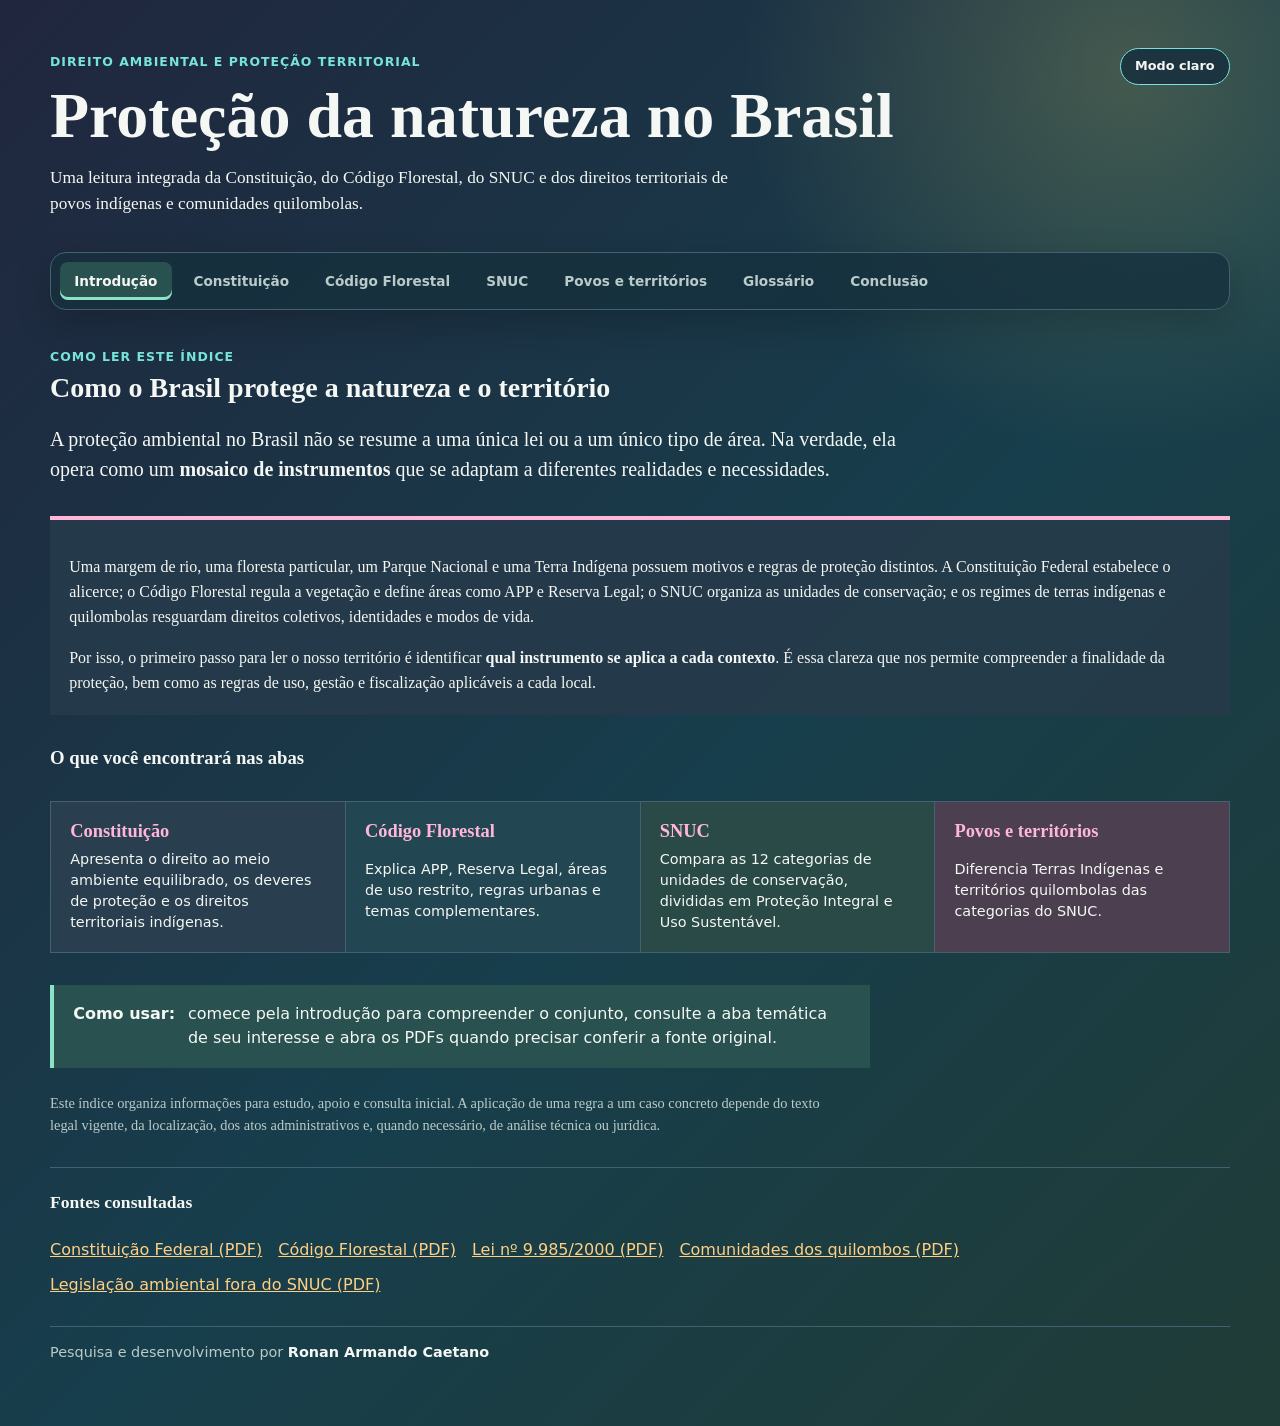
==== web_interacion/index_snuc_categorias.html @ bb00a6b7 "Inicializa índice interativo de proteção ambiental" ====
<!DOCTYPE html>
<html lang="pt-BR">
<head>
  <meta charset="UTF-8">
  <title>Proteção da natureza no Brasil</title>
  <link rel="stylesheet" href="snuc_categorias.css">
</head>
<body>
  <header class="cabecalho">
    <div class="cabecalho-topo">
      <p class="eyebrow">Direito ambiental e proteção territorial</p>
      <button id="alternar-tema" class="alternar-tema" type="button" aria-pressed="false">Modo claro</button>
    </div>
    <h1>Proteção da natureza no Brasil</h1>
    <p class="intro">Uma leitura integrada da Constituição, do Código Florestal, do SNUC e dos direitos territoriais de povos indígenas e comunidades quilombolas.</p>
  </header>

  <nav class="abas" aria-label="Seções da pesquisa" role="tablist">
    <button class="aba ativa" id="tab-introducao" data-aba="introducao" role="tab" aria-selected="true" aria-controls="introducao">Introdução</button>
    <button class="aba" id="tab-constituicao" data-aba="constituicao" role="tab" aria-selected="false" aria-controls="constituicao">Constituição</button>
    <button class="aba" id="tab-florestal" data-aba="florestal" role="tab" aria-selected="false" aria-controls="florestal">Código Florestal</button>
    <button class="aba" id="tab-snuc" data-aba="snuc" role="tab" aria-selected="false" aria-controls="snuc">SNUC</button>
    <button class="aba" id="tab-territorios" data-aba="territorios" role="tab" aria-selected="false" aria-controls="territorios">Povos e territórios</button>
    <button class="aba" id="tab-glossario" data-aba="glossario" role="tab" aria-selected="false" aria-controls="glossario">Glossário</button>
    <button class="aba" id="tab-conclusao" data-aba="conclusao" role="tab" aria-selected="false" aria-controls="conclusao">Conclusão</button>
  </nav>

  <main>
    <section class="painel-aba ativa" id="introducao" data-painel="introducao" role="tabpanel" aria-labelledby="tab-introducao" tabindex="0">
      <p class="eyebrow">Como ler este índice</p>
      <h2>Como o Brasil protege a natureza e o território</h2>
      <p class="introducao-destaque">A proteção ambiental no Brasil não se resume a uma única lei ou a um único tipo de área. Na verdade, ela opera como um <strong>mosaico de instrumentos</strong> que se adaptam a diferentes realidades e necessidades.</p>
      <div class="introducao-blocos">
        <article>
          <p>Uma margem de rio, uma floresta particular, um Parque Nacional e uma Terra Indígena possuem motivos e regras de proteção distintos. A Constituição Federal estabelece o alicerce; o Código Florestal regula a vegetação e define áreas como APP e Reserva Legal; o SNUC organiza as unidades de conservação; e os regimes de terras indígenas e quilombolas resguardam direitos coletivos, identidades e modos de vida.</p>
          <p>Por isso, o primeiro passo para ler o nosso território é identificar <strong>qual instrumento se aplica a cada contexto</strong>. É essa clareza que nos permite compreender a finalidade da proteção, bem como as regras de uso, gestão e fiscalização aplicáveis a cada local.</p>
        </article>
      </div>
      <h3 class="subtitulo-introducao">O que você encontrará nas abas</h3>
      <div class="destaques-grid">
        <article><strong>Constituição</strong><span>Apresenta o direito ao meio ambiente equilibrado, os deveres de proteção e os direitos territoriais indígenas.</span></article>
        <article><strong>Código Florestal</strong><span>Explica APP, Reserva Legal, áreas de uso restrito, regras urbanas e temas complementares.</span></article>
        <article><strong>SNUC</strong><span>Compara as 12 categorias de unidades de conservação, divididas em Proteção Integral e Uso Sustentável.</span></article>
        <article><strong>Povos e territórios</strong><span>Diferencia Terras Indígenas e territórios quilombolas das categorias do SNUC.</span></article>
      </div>
      <div class="orientacao-introducao"><strong>Como usar:</strong><span>comece pela introdução para compreender o conjunto, consulte a aba temática de seu interesse e abra os PDFs quando precisar conferir a fonte original.</span></div>
      <p class="nota-introducao">Este índice organiza informações para estudo, apoio e consulta inicial. A aplicação de uma regra a um caso concreto depende do texto legal vigente, da localização, dos atos administrativos e, quando necessário, de análise técnica ou jurídica.</p>
    </section>

    <section class="painel-aba" id="constituicao" data-painel="constituicao" role="tabpanel" aria-labelledby="tab-constituicao" tabindex="0">
      <p class="eyebrow">Base constitucional</p>
      <h2>Constituição Federal</h2>
      <div class="texto-colunas">
        <article><h3>Art. 225: direito ao meio ambiente</h3><p>Todos têm direito ao meio ambiente ecologicamente equilibrado. O dever de defendê-lo e preservá-lo é do Poder Público e da coletividade, para as presentes e futuras gerações.</p><p>A Constituição também determina a definição de espaços territoriais especialmente protegidos e exige estudo prévio de impacto ambiental para atividades potencialmente causadoras de significativa degradação.</p></article>
        <article><h3>Competência compartilhada</h3><p>União, Estados, Distrito Federal e Municípios têm competência comum para proteger o meio ambiente, combater a poluição e preservar florestas, fauna e flora.</p><p>Esta base constitucional sustenta leis e políticas como o Código Florestal e o SNUC, mas não transforma todos os instrumentos ambientais em unidades de conservação.</p></article>
      </div>
    </section>

    <section class="painel-aba" id="florestal" data-painel="florestal" role="tabpanel" aria-labelledby="tab-florestal" tabindex="0">
      <p class="eyebrow">Lei nº 12.651/2012</p>
      <h2>Código Florestal</h2>
      <p>O Código Florestal protege a vegetação nativa e estabelece instrumentos que incidem principalmente sobre imóveis rurais. APP e Reserva Legal não são categorias do SNUC.</p>
      <div id="filtros-florestal" class="filtros-container">
        <button onclick="filtrarFlorestal('Todos')">Todos os instrumentos</button>
        <label class="busca"><span>Buscar instrumento</span><input id="busca-florestal" type="search" placeholder="Ex.: reserva, urbana..." autocomplete="off"></label>
      </div>
      <p id="resultado-florestal" class="resultado-filtro" aria-live="polite"></p>
      <div id="dashboard-florestal" class="dashboard-grid"></div>
      <section class="temas-florestais" aria-labelledby="temas-florestais-titulo">
        <p class="eyebrow">Aprofundamento</p>
        <h3 id="temas-florestais-titulo">Temas complementares do Código Florestal</h3>
        <div id="lista-temas-florestais" class="temas-grid"></div>
      </section>
    </section>

    <section class="painel-aba" id="snuc" data-painel="snuc" role="tabpanel" aria-labelledby="tab-snuc" tabindex="0">
      <p class="eyebrow">Lei nº 9.985/2000</p>
      <h2>Sistema Nacional de Unidades de Conservação</h2>
      <p>O SNUC reúne 12 categorias em dois grupos. Use os filtros para comparar objetivos, usos, domínio, visitação e governança.</p>
      <section class="resumo" aria-label="Resumo do SNUC">
        <div><strong id="total-categorias">12</strong><span>categorias no SNUC</span></div>
        <div><strong id="total-protecao">5</strong><span>de proteção integral</span></div>
        <div><strong id="total-uso">7</strong><span>de uso sustentável</span></div>
      </section>
      <div id="filtros-snuc" class="filtros-container">
        <button onclick="filtrarCategorias('Todos')">Todas as Categorias</button>
        <button onclick="filtrarCategorias('Proteção Integral')">Proteção Integral</button>
        <button onclick="filtrarCategorias('Uso Sustentável')">Uso Sustentável</button>
        <label class="busca"><span>Buscar categoria</span><input id="busca-categoria" type="search" placeholder="Ex.: parque, fauna..." autocomplete="off"></label>
      </div>
      <p id="resultado-filtro" class="resultado-filtro" aria-live="polite"></p>
      <div id="dashboard-snuc" class="dashboard-grid"></div>
    </section>

    <section class="painel-aba" id="territorios" data-painel="territorios" role="tabpanel" aria-labelledby="tab-territorios" tabindex="0">
      <p class="eyebrow">Direitos coletivos e proteção territorial</p>
      <h2>Povos indígenas e comunidades quilombolas</h2>
      <div class="texto-colunas">
        <article><h3>Terras Indígenas</h3><p>O art. 231 da Constituição reconhece a organização social, os costumes, as línguas, as crenças e as tradições indígenas, além dos direitos originários sobre as terras tradicionalmente ocupadas.</p><p>Essas terras são destinadas à posse permanente indígena, com usufruto exclusivo das riquezas do solo, dos rios e dos lagos. Não são categorias do SNUC.</p></article>
        <article><h3>Territórios quilombolas</h3><p>O reconhecimento e a titulação dos territórios quilombolas seguem regime próprio, com participação de órgãos como INCRA e Fundação Cultural Palmares.</p><p>O material também registra a possibilidade de sobreposição com unidades de conservação e terras indígenas, exigindo medidas de conciliação e sustentabilidade. Não são categorias do SNUC.</p></article>
      </div>
    </section>

    <section class="painel-aba" id="conclusao" data-painel="conclusao" role="tabpanel" aria-labelledby="tab-conclusao" tabindex="0">
      <p class="eyebrow">Síntese</p>
      <h2>Como as peças se relacionam</h2>
      <p>O ordenamento territorial brasileiro atua como um quebra-cabeça. As peças se complementam, mas cumprem funções distintas e <strong>não devem ser confundidas</strong>:</p>
      <div class="conclusao-grid">
        <article><strong>A Constituição</strong><span>Fornece a base geral e os deveres fundamentais.</span></article>
        <article><strong>O Código Florestal</strong><span>Regula o uso e a proteção da vegetação, focando no espaço privado, como imóveis rurais e urbanos.</span></article>
        <article><strong>O SNUC</strong><span>Sistematiza as unidades de conservação criadas pelo Poder Público.</span></article>
        <article><strong>Os Regimes Tradicionais</strong><span>Asseguram o direito à terra, à identidade e aos modos de vida de indígenas e quilombolas.</span></article>
      </div>
      <div class="conclusao"><strong>Conclusão:</strong><span>nosso índice entrega uma fotografia ampla e integrada para fins educacionais e de pesquisa preliminar. Para ações concretas em qualquer território, o próximo passo exige a consulta detalhada de atos de criação, mapas, planos de manejo, normativas locais e pareceres dos órgãos de gestão.</span></div>
    </section>

    <section class="painel-aba" id="glossario" data-painel="glossario" role="tabpanel" aria-labelledby="tab-glossario" tabindex="0">
      <p class="eyebrow">Consulta rápida</p>
      <h2>Glossário de proteção ambiental e territorial</h2>
      <p>Pesquise uma expressão para encontrar sua definição e o contexto jurídico em que ela aparece.</p>
      <div class="filtros-glossario">
        <label class="busca busca-glossario"><span>Buscar termo</span><input id="busca-glossario" type="search" placeholder="Ex.: APP, manejo, território..." autocomplete="off"></label>
        <label class="busca"><span>Filtrar por área</span><select id="filtro-glossario">
          <option value="Todos">Todas as áreas</option>
          <option value="Direito ambiental">Direito ambiental</option>
          <option value="SNUC">SNUC</option>
          <option value="Ecologia marinha">Ecologia marinha</option>
          <option value="Pesquisa e campo">Pesquisa e campo</option>
        </select></label>
      </div>
      <p id="resultado-glossario" class="resultado-filtro" aria-live="polite"></p>
      <div id="lista-glossario" class="glossario-grid"></div>
    </section>
  </main>

  <footer class="fontes">
    <h2>Fontes consultadas</h2>
    <a href="../Constituicao-Compilado.pdf" target="_blank" rel="noopener">Constituição Federal (PDF)</a>
    <a href="../Codigo_florestal/Codigo_florestal_2ed.pdf" target="_blank" rel="noopener">Código Florestal (PDF)</a>
    <a href="../Snuc/Snuc_lei.pdf" target="_blank" rel="noopener">Lei nº 9.985/2000 (PDF)</a>
    <a href="../comunidades_tradicionais/comunidades%20dos%20quilombos.pdf" target="_blank" rel="noopener">Comunidades dos quilombos (PDF)</a>
    <a href="../Snuc/Environmental_legislation_and_protected_areas_outside_SNUC_LeapSpace.pdf" target="_blank" rel="noopener">Legislação ambiental fora do SNUC (PDF)</a>
    <p class="autor" aria-label="Autoria do projeto">Pesquisa e desenvolvimento por <strong>Ronan Armando Caetano</strong></p>
  </footer>

  <script src="snuc_categorias.js"></script>
</body>
</html>
---- web_interacion/snuc_categorias.css ----
:root {
  --ink: #f4f7f3;
  --muted: #b9cbc8;
  --canvas: #20263d;
  --paper: #263b4a;
  --line: #446071;
  --sage: #28514f;
  --accent: #ffb6d9;
  --accent-dark: #182f3c;
  --green: #8be3c7;
  --bg-start: #20263d;
  --bg-mid: #173e4c;
  --bg-end: #203c36;
}

* { box-sizing: border-box; }

body {
  font-family: Georgia, 'Times New Roman', serif;
  max-width: none;
  margin: 0 auto;
  padding: 2rem;
  background: radial-gradient(circle at 88% 5%, rgba(242,219,102,.2), transparent 24rem), linear-gradient(135deg, var(--bg-start) 0%, var(--bg-mid) 55%, var(--bg-end) 100%);
  color: var(--ink);
}

.cabecalho { max-width: 1180px; margin: 1rem auto 2rem; }
.cabecalho-topo { display: flex; align-items: center; justify-content: space-between; gap: 1rem; }
.alternar-tema { padding: .65rem .9rem; border: 1px solid #76e4db; border-radius: 999px; background: rgba(23,47,61,.86); color: #f4f7f3; font: 700 .8rem/1.1 system-ui, sans-serif; cursor: pointer; }
.alternar-tema:hover { background: #28514f; }
.eyebrow { margin: 0 0 .45rem; color: #76e4db; font: 700 .78rem/1.2 system-ui, sans-serif; letter-spacing: .08em; text-transform: uppercase; }
h1 { margin: 0; font-size: clamp(2.1rem, 5vw, 4.2rem); line-height: .98; }
h2 { margin: 0 0 .7rem; font-size: 1.75rem; }
.intro, .section-heading p { max-width: 680px; font-size: 1.08rem; line-height: 1.5; }

.abas { max-width: 1180px; margin: 2.2rem auto 0; display: flex; flex-wrap: wrap; gap: .45rem; padding: .55rem; border: 1px solid var(--line); border-radius: 16px; background: rgba(21,48,61,.78); box-shadow: 0 14px 36px rgba(0,0,0,.18); }
.aba { padding: .7rem .9rem; border: 0; border-radius: 8px; background: transparent; color: var(--muted); font: 700 .85rem/1.2 system-ui, sans-serif; cursor: pointer; }
.aba:hover, .aba.ativa { background: var(--sage); color: var(--ink); }
.aba.ativa { box-shadow: inset 0 -3px 0 var(--green); }
.aba:focus-visible, button:focus-visible, input:focus-visible, summary:focus-visible, a:focus-visible { outline: 3px solid #f2db66; outline-offset: 3px; }
.painel-aba { display: none; max-width: 1180px; margin: 0 auto; padding: 2.5rem 0 1rem; }
.painel-aba.ativa { display: block; animation: aparecer .25s ease-out; }
@keyframes aparecer { from { opacity: 0; transform: translateY(5px); } to { opacity: 1; transform: translateY(0); } }
.painel-aba > p:not(.eyebrow) { max-width: 780px; font-size: 1.05rem; line-height: 1.55; }
.introducao-destaque { max-width: 850px !important; font-size: 1.25rem !important; line-height: 1.5 !important; }
.introducao-blocos { display: grid; grid-template-columns: repeat(auto-fit, minmax(280px, 1fr)); gap: 1rem; margin: 2rem 0; }
.introducao-blocos article { padding: 1.2rem; background: rgba(38,59,74,.88); border-top: 4px solid var(--accent); }
.introducao-blocos article:nth-child(2) { border-top-color: #8be3c7; background: #244452; }
.introducao-blocos h3 { margin-top: 0; }
.introducao-blocos p { margin-bottom: 0; line-height: 1.55; }
.subtitulo-introducao { margin: 2rem 0 .8rem; }
.destaques-grid { display: grid; grid-template-columns: repeat(auto-fit, minmax(210px, 1fr)); gap: 1px; margin-top: 2rem; background: var(--line); border: 1px solid var(--line); }
.destaques-grid article { display: grid; gap: .45rem; min-height: 110px; padding: 1.2rem; background: rgba(38,59,74,.88); }
.destaques-grid strong { color: #ffb6d9; font-size: 1.15rem; }
.destaques-grid article:nth-child(2) { background: #234653; }
.destaques-grid article:nth-child(3) { background: #294a46; }
.destaques-grid article:nth-child(4) { background: #4c4050; }
.destaques-grid span { font: .9rem/1.45 system-ui, sans-serif; }
.texto-colunas { display: grid; grid-template-columns: repeat(auto-fit, minmax(280px, 1fr)); gap: 2rem; }
.texto-colunas article { max-width: 560px; }
.texto-colunas h3 { margin-bottom: .45rem; }
.texto-colunas p { line-height: 1.55; }
.conclusao { display: flex; gap: .8rem; max-width: 820px; margin-top: 2rem; padding: 1.2rem; background: var(--sage); border-left: 4px solid var(--green); font-size: 1.05rem; line-height: 1.5; }
.conclusao strong { white-space: nowrap; }
.conclusao-grid { display: grid; grid-template-columns: repeat(auto-fit, minmax(220px, 1fr)); gap: 1rem; margin-top: 2rem; }
.conclusao-grid article { display: grid; gap: .5rem; padding: 1.1rem; background: rgba(38,59,74,.88); border-top: 4px solid var(--green); }
.conclusao-grid strong { color: var(--green); }
.conclusao-grid span { font: .92rem/1.45 system-ui, sans-serif; }
.conclusao-grid article:nth-child(2) { background: #4c4050; border-top-color: #ffb6d9; }
.conclusao-grid article:nth-child(3) { background: #4b4635; border-top-color: #f2db66; }
.busca-glossario { max-width: 420px; margin: 1.5rem 0 .5rem; }
.filtros-glossario { display: flex; flex-wrap: wrap; align-items: end; gap: 1rem; }
.filtros-glossario .busca { margin-left: 0; }
.filtros-glossario select { padding: .65rem .8rem; border: 1px solid #7aa69d; border-radius: 8px; background: #172f3d; color: var(--ink); font: .9rem/1.2 system-ui, sans-serif; }
.glossario-grid { display: grid; grid-template-columns: repeat(auto-fit, minmax(280px, 1fr)); gap: 1rem; }
.termo-glossario { padding: 1.1rem; background: rgba(38,59,74,.88); border-left: 4px solid var(--accent); }
.termo-glossario h3 { margin: 0 0 .5rem; font-size: 1.1rem; }
.termo-glossario p { margin: 0 0 .8rem; font: .92rem/1.5 system-ui, sans-serif; }
.termo-glossario span { color: var(--muted); font: .8rem/1.35 system-ui, sans-serif; }
.termo-glossario .badge-glossario { background: #f2db66; color: #3f3520; margin-bottom: .7rem; }
.glossario-grid .termo-glossario:nth-child(5n + 1) { background: #4c4050; border-left-color: #ffb6d9; }
.glossario-grid .termo-glossario:nth-child(5n + 2) { background: #234653; border-left-color: #8be3c7; }
.glossario-grid .termo-glossario:nth-child(5n + 3) { background: #294a46; border-left-color: #9be4c5; }
.glossario-grid .termo-glossario:nth-child(5n + 4) { background: #4b4635; border-left-color: #f2db66; }
.glossario-grid .termo-glossario:nth-child(5n + 5) { background: #3e3a58; border-left-color: #d5b5f2; }
.orientacao-introducao { display: flex; gap: .8rem; max-width: 820px; margin-top: 2rem; padding: 1.1rem 1.2rem; background: var(--sage); border-left: 4px solid var(--green); font: 1rem/1.5 system-ui, sans-serif; }
.orientacao-introducao strong { white-space: nowrap; }
.nota-introducao { margin-top: 1.5rem; color: var(--muted); font-size: .9rem !important; }

.resumo { display: flex; flex-wrap: wrap; gap: 1px; margin: 2rem 0; background: var(--line); border: 1px solid var(--line); }
.resumo div { flex: 1 1 180px; padding: 1rem 1.2rem; background: var(--paper); }
.resumo strong, .resumo span { display: block; }
.resumo strong { font-size: 2rem; color: #f2db66; }
.resumo span, .resultado-filtro, .busca span, .metadados { font-family: system-ui, sans-serif; }

.filtros-container {
  display: flex;
  align-items: end;
  flex-wrap: wrap;
  gap: 1rem;
  margin-bottom: 2rem;
}

.filtros-container button {
  padding: 0.6rem 1.2rem;
  border: 1px solid var(--accent-dark);
  border-radius: 3px;
  background: var(--green);
  color: #163b3b;
  cursor: pointer;
  transition: .2s;
}
.filtros-container button:hover { background: var(--accent); }
.busca { display: grid; gap: .35rem; min-width: 220px; margin-left: auto; }
.busca span { font-size: .78rem; font-weight: 700; }
.busca input { padding: .65rem .8rem; border: 1px solid #7aa69d; border-radius: 8px; background: #172f3d; color: var(--ink); }
.resultado-filtro { min-height: 1.3rem; color: var(--muted); font-size: .88rem; }

.dashboard-grid {
  display: grid;
  grid-template-columns: repeat(auto-fit, minmax(300px, 1fr));
  gap: 1.5rem;
}

.card {
  background: var(--paper);
  border-radius: 8px;
  padding: 1.2rem;
  box-shadow: 0 16px 30px rgba(0,0,0,.18);
  border-top: 6px solid #999;
  transition: transform .2s ease, box-shadow .2s ease;
}
.card:hover { transform: translateY(-4px); box-shadow: 0 20px 36px rgba(0,0,0,.28); }
.card-protecao { border-top-color: var(--green); }
.card-uso      { border-top-color: #ffb6a3; }
.card-florestal { border-top-color: var(--green); }

#dashboard-snuc .card:nth-child(4n + 2) { background: #234653; border-top-color: #8be3c7; }
#dashboard-snuc .card:nth-child(4n + 3) { background: #4c4050; border-top-color: #ffb6d9; }
#dashboard-snuc .card:nth-child(4n + 4) { background: #3e3a58; border-top-color: #d5b5f2; }
#dashboard-florestal .card:nth-child(5n + 2) { background: #294a46; border-top-color: #9be4c5; }
#dashboard-florestal .card:nth-child(5n + 3) { background: #4b4635; border-top-color: #f2db66; }
#dashboard-florestal .card:nth-child(5n + 4) { background: #4c4050; border-top-color: #ffb6d9; }
#dashboard-florestal .card:nth-child(5n + 5) { background: #3e3a58; border-top-color: #d5b5f2; }

.badge {
  display: inline-block;
  font-size: .75rem;
  padding: .2rem .6rem;
  border-radius: 999px;
  color: #fff;
  margin-bottom: .8rem;
}
.badge.card-protecao { background: var(--green); color: #163b3b; }
.badge.card-uso      { background: #ffb6a3; color: #4d2730; }
.badge-florestal { background: var(--green); }

.card h3 { margin: 0 0 .4rem; }

.card-conteudo p {
  font-size: .9rem;
  line-height: 1.4;
  margin: .6rem 0;
}

.metadados { display: grid; gap: .55rem; margin: 1rem 0 0; padding-top: .9rem; border-top: 1px solid var(--line); font-size: .82rem; }
.metadados div { display: grid; grid-template-columns: 6.2rem 1fr; gap: .5rem; }
.metadados dt { color: var(--muted); font-weight: 700; }
.metadados dd { margin: 0; }

.fora-snuc { margin-top: 4rem; padding: 2rem 0; border-top: 1px solid #b8b5aa; }
.instrumentos-grid { display: grid; grid-template-columns: repeat(auto-fit, minmax(210px, 1fr)); gap: 1rem; }
.instrumentos-grid article { padding: 1.1rem; background: var(--sage); border-left: 4px solid var(--green); }
.instrumentos-grid h3 { margin: 0 0 .4rem; font-size: 1.05rem; }
.instrumentos-grid p { margin: 0; font: .9rem/1.45 system-ui, sans-serif; }
.temas-florestais { margin-top: 3rem; padding-top: 2rem; border-top: 1px solid #b8b5aa; }
.temas-florestais > h3 { margin-top: 0; font-size: 1.45rem; }
.temas-grid { display: grid; grid-template-columns: repeat(auto-fit, minmax(280px, 1fr)); gap: .8rem; }
.tema-florestal { padding: .9rem 1rem; background: var(--sage); border-left: 4px solid var(--green); }
.tema-florestal:nth-child(3n + 2) { background: #4c4050; border-left-color: #ffb6d9; }
.tema-florestal:nth-child(3n + 3) { background: #4b4635; border-left-color: #f2db66; }
.tema-florestal summary { cursor: pointer; font-weight: 700; }
.tema-florestal p, .tema-florestal li { font: .9rem/1.45 system-ui, sans-serif; }
.tema-florestal ul { padding-left: 1.2rem; }
.tema-florestal a { color: #ffcf83; font: .82rem/1.3 system-ui, sans-serif; }
.fontes { max-width: 1180px; margin: 0 auto; display: flex; flex-wrap: wrap; align-items: baseline; gap: 1rem; padding: 1.5rem 0 2rem; border-top: 1px solid var(--line); font-family: system-ui, sans-serif; }
.fontes h2 { flex-basis: 100%; font: 700 1.1rem Georgia, serif; }
.fontes a { color: #ffcf83; }
.autor { flex-basis: 100%; margin: 1rem 0 0; padding-top: .9rem; border-top: 1px solid var(--line); color: var(--muted); font: .9rem/1.4 system-ui, sans-serif; }
.autor strong { color: var(--ink); }

@media (prefers-reduced-motion: reduce) {
  *, *::before, *::after { scroll-behavior: auto !important; animation-duration: .01ms !important; transition-duration: .01ms !important; }
}

[data-theme="light"] {
  --ink: #243a37;
  --muted: #52635c;
  --paper: #fffdf8;
  --line: #cbd3c9;
  --sage: #deebe2;
  --accent: #d979a9;
  --accent-dark: #70405d;
  --green: #3f806d;
  --bg-start: #fff0df;
  --bg-mid: #e4f5ef;
  --bg-end: #f3e5fb;
}

[data-theme="light"] body {
  background: radial-gradient(circle at 8% 12%, rgba(255,182,217,.42), transparent 18rem), radial-gradient(circle at 88% 5%, rgba(242,219,102,.36), transparent 22rem), linear-gradient(135deg, var(--bg-start) 0%, var(--bg-mid) 55%, var(--bg-end) 100%);
}

[data-theme="light"] .eyebrow { color: #39776e; }
[data-theme="light"] .alternar-tema { border-color: #70405d; background: #fff4fb; color: #70405d; }
[data-theme="light"] .alternar-tema:hover { background: #f6d9e8; }
[data-theme="light"] .abas { background: rgba(255,253,248,.82); box-shadow: 0 10px 28px rgba(63,109,88,.1); }
[data-theme="light"] .aba { color: var(--muted); }
[data-theme="light"] .aba:hover, [data-theme="light"] .aba.ativa { background: #dcecf0; color: var(--ink); }
[data-theme="light"] .aba.ativa { box-shadow: inset 0 -3px 0 var(--green); }
[data-theme="light"] .introducao-blocos article,
[data-theme="light"] .destaques-grid article,
[data-theme="light"] .conclusao-grid article,
[data-theme="light"] .termo-glossario,
[data-theme="light"] .card,
[data-theme="light"] .resumo div { background: var(--paper); }
[data-theme="light"] .introducao-blocos article:nth-child(1),
[data-theme="light"] .destaques-grid article:nth-child(1) { background: #f8dce8; }
[data-theme="light"] .introducao-blocos article:nth-child(2),
[data-theme="light"] .destaques-grid article:nth-child(2) { background: #dcecf0; }
[data-theme="light"] .destaques-grid article:nth-child(3) { background: #e1f0e3; }
[data-theme="light"] .destaques-grid article:nth-child(4) { background: #f8edc9; }
[data-theme="light"] #dashboard-snuc .card:nth-child(4n + 1) { background: #e1f0e3; }
[data-theme="light"] #dashboard-snuc .card:nth-child(4n + 2) { background: #dcecf0; }
[data-theme="light"] #dashboard-snuc .card:nth-child(4n + 3) { background: #f8dce8; }
[data-theme="light"] #dashboard-snuc .card:nth-child(4n + 4) { background: #e7def4; }
[data-theme="light"] #dashboard-florestal .card:nth-child(5n + 1) { background: #dcecf0; }
[data-theme="light"] #dashboard-florestal .card:nth-child(5n + 2) { background: #e1f0e3; }
[data-theme="light"] #dashboard-florestal .card:nth-child(5n + 3) { background: #f8edc9; }
[data-theme="light"] #dashboard-florestal .card:nth-child(5n + 4) { background: #f8dce8; }
[data-theme="light"] #dashboard-florestal .card:nth-child(5n + 5) { background: #e7def4; }
[data-theme="light"] .conclusao-grid article:nth-child(3n + 1) { background: #e1f0e3; border-top-color: #3f806d; }
[data-theme="light"] .conclusao-grid article:nth-child(3n + 2) { background: #f8dce8; border-top-color: #d979a9; }
[data-theme="light"] .conclusao-grid article:nth-child(3n + 3) { background: #f8edc9; border-top-color: #b88a27; }
[data-theme="light"] .glossario-grid .termo-glossario:nth-child(5n + 1) { background: #f8dce8; border-left-color: #d979a9; }
[data-theme="light"] .glossario-grid .termo-glossario:nth-child(5n + 2) { background: #dcecf0; border-left-color: #438291; }
[data-theme="light"] .glossario-grid .termo-glossario:nth-child(5n + 3) { background: #e1f0e3; border-left-color: #3f806d; }
[data-theme="light"] .glossario-grid .termo-glossario:nth-child(5n + 4) { background: #f8edc9; border-left-color: #b88a27; }
[data-theme="light"] .glossario-grid .termo-glossario:nth-child(5n + 5) { background: #e7def4; border-left-color: #8063a6; }
[data-theme="light"] .card h3,
[data-theme="light"] .card-conteudo p,
[data-theme="light"] .metadados dd { color: #243a37; }
[data-theme="light"] .destaques-grid strong { color: #70405d; }
[data-theme="light"] .resumo strong { color: #9a6a12; }
[data-theme="light"] .conclusao,
[data-theme="light"] .orientacao-introducao,
[data-theme="light"] .instrumentos-grid article,
[data-theme="light"] .tema-florestal { background: var(--sage); }
[data-theme="light"] .filtros-container button { background: #3f806d; color: #fffdf8; border-color: #2f6556; }
[data-theme="light"] .filtros-container button:hover { background: #2f6556; }
[data-theme="light"] .busca input { background: var(--paper); color: var(--ink); border-color: #8d9d95; }
[data-theme="light"] .filtros-glossario select { background: var(--paper); color: var(--ink); border-color: #8d9d95; }
[data-theme="light"] .tema-florestal a,
[data-theme="light"] .fontes a { color: #70405d; }
[data-theme="light"] .nota-introducao,
[data-theme="light"] .termo-glossario span { color: var(--muted); }

@media (max-width: 600px) {
  body { padding: 1.2rem; }
  .abas { gap: .15rem; }
  .aba { flex: 1 1 42%; text-align: left; }
  .filtros-container { align-items: stretch; }
  .filtros-container button, .busca { width: 100%; margin-left: 0; }
  .conclusao { display: block; }
  .conclusao strong { display: block; margin-bottom: .35rem; }
  .conclusao-grid { grid-template-columns: 1fr; }
  .orientacao-introducao { display: block; }
  .orientacao-introducao strong { display: block; margin-bottom: .35rem; }
}
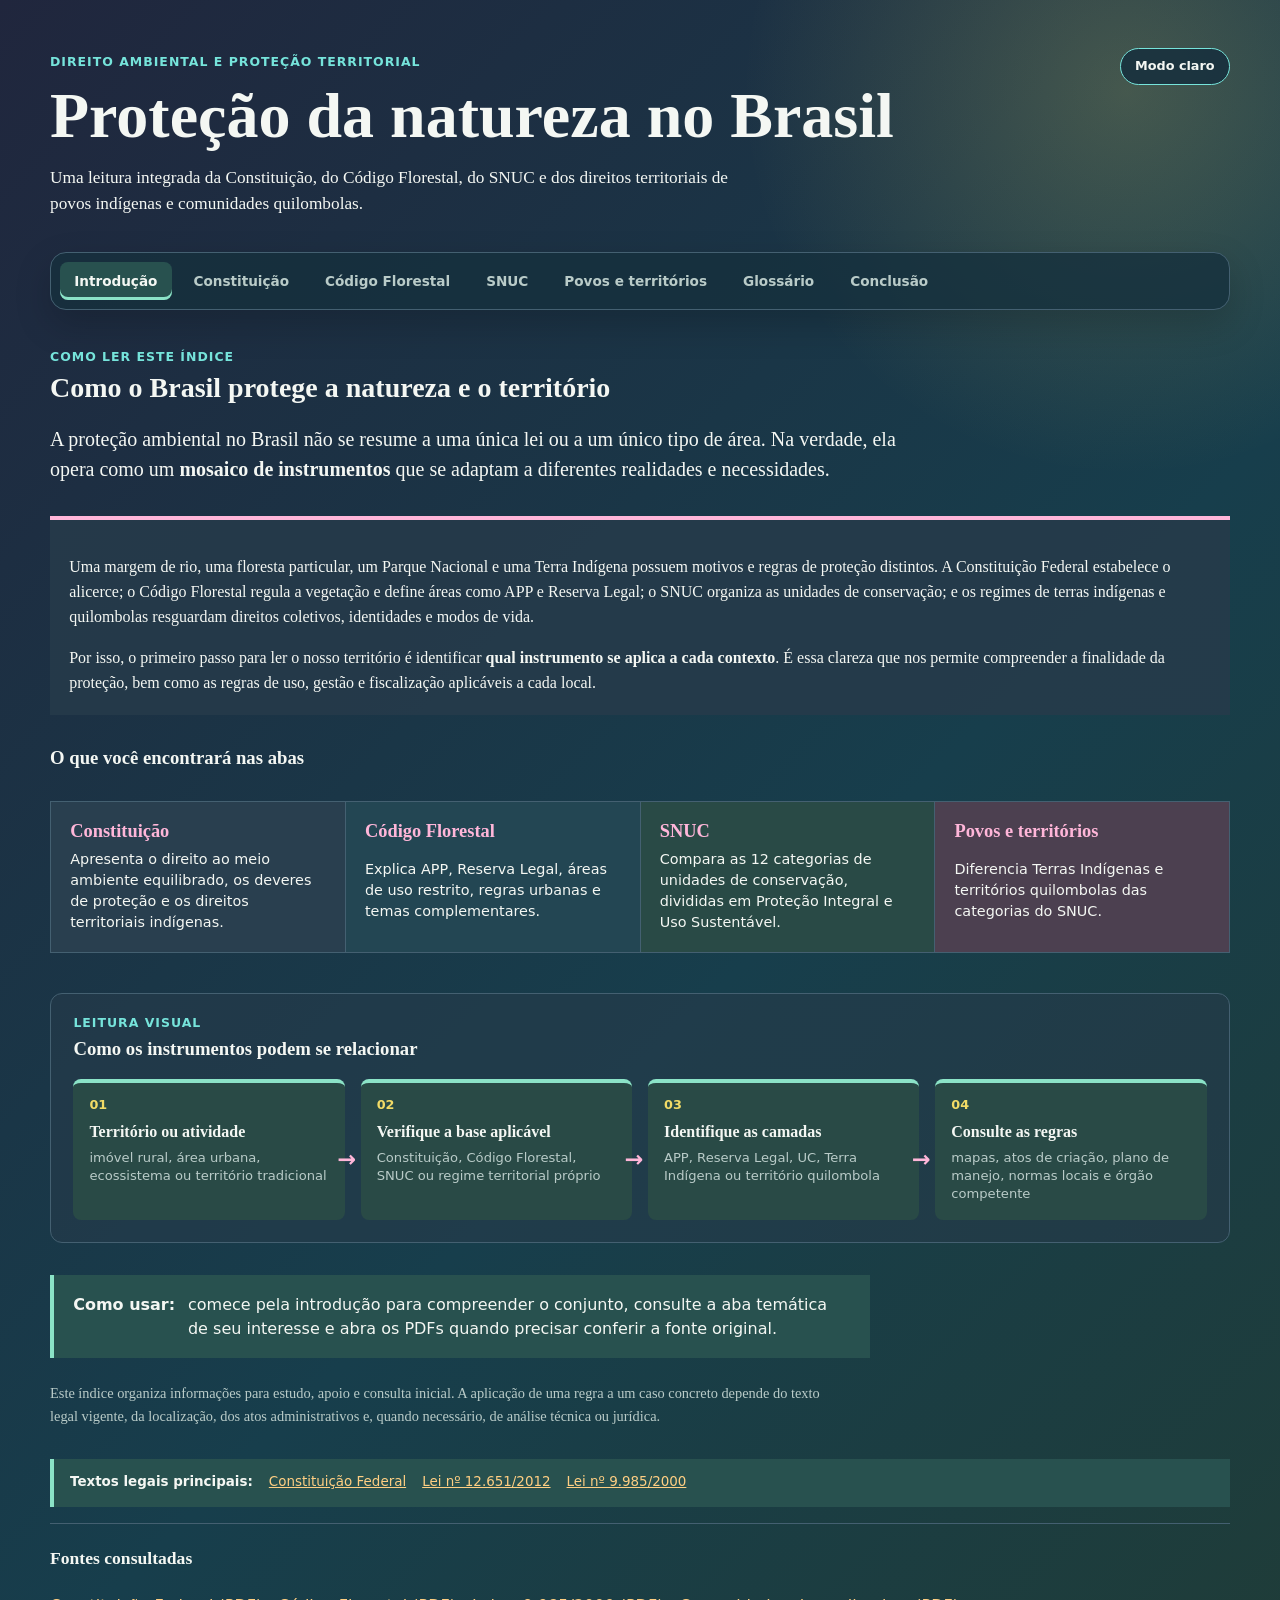
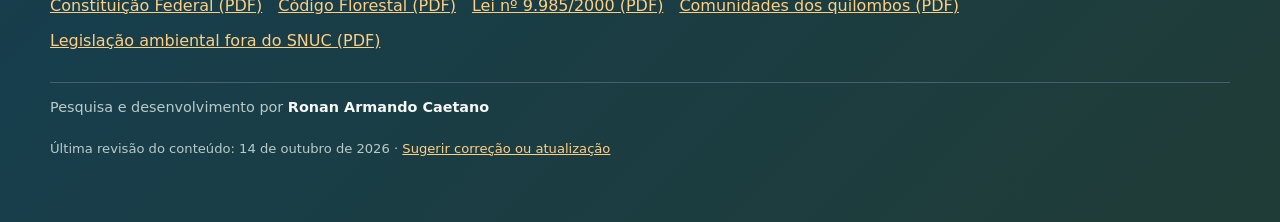
==== commit 63d87476: "Adiciona fontes casos e atualização do conteúdo" ====
--- a/web_interacion/index_snuc_categorias.html
+++ b/web_interacion/index_snuc_categorias.html
@@ -43,8 +43,19 @@
         <article><strong>SNUC</strong><span>Compara as 12 categorias de unidades de conservação, divididas em Proteção Integral e Uso Sustentável.</span></article>
         <article><strong>Povos e territórios</strong><span>Diferencia Terras Indígenas e territórios quilombolas das categorias do SNUC.</span></article>
       </div>
+      <section class="mapa-mental" aria-labelledby="mapa-titulo">
+        <p class="eyebrow">Leitura visual</p>
+        <h3 id="mapa-titulo">Como os instrumentos podem se relacionar</h3>
+        <ol class="fluxo-instrumentos">
+          <li><strong>Território ou atividade</strong><span>imóvel rural, área urbana, ecossistema ou território tradicional</span></li>
+          <li><strong>Verifique a base aplicável</strong><span>Constituição, Código Florestal, SNUC ou regime territorial próprio</span></li>
+          <li><strong>Identifique as camadas</strong><span>APP, Reserva Legal, UC, Terra Indígena ou território quilombola</span></li>
+          <li><strong>Consulte as regras</strong><span>mapas, atos de criação, plano de manejo, normas locais e órgão competente</span></li>
+        </ol>
+      </section>
       <div class="orientacao-introducao"><strong>Como usar:</strong><span>comece pela introdução para compreender o conjunto, consulte a aba temática de seu interesse e abra os PDFs quando precisar conferir a fonte original.</span></div>
       <p class="nota-introducao">Este índice organiza informações para estudo, apoio e consulta inicial. A aplicação de uma regra a um caso concreto depende do texto legal vigente, da localização, dos atos administrativos e, quando necessário, de análise técnica ou jurídica.</p>
+      <div class="fontes-primarias"><strong>Textos legais principais:</strong><a href="https://www.planalto.gov.br/ccivil_03/constituicao/constituicao.htm" target="_blank" rel="noopener">Constituição Federal</a><a href="https://www.planalto.gov.br/ccivil_03/_ato2011-2014/2012/lei/l12651.htm" target="_blank" rel="noopener">Lei nº 12.651/2012</a><a href="https://www.planalto.gov.br/ccivil_03/leis/l9985.htm" target="_blank" rel="noopener">Lei nº 9.985/2000</a></div>
     </section>
 
     <section class="painel-aba" id="constituicao" data-painel="constituicao" role="tabpanel" aria-labelledby="tab-constituicao" tabindex="0">
@@ -54,6 +65,7 @@
         <article><h3>Art. 225: direito ao meio ambiente</h3><p>Todos têm direito ao meio ambiente ecologicamente equilibrado. O dever de defendê-lo e preservá-lo é do Poder Público e da coletividade, para as presentes e futuras gerações.</p><p>A Constituição também determina a definição de espaços territoriais especialmente protegidos e exige estudo prévio de impacto ambiental para atividades potencialmente causadoras de significativa degradação.</p></article>
         <article><h3>Competência compartilhada</h3><p>União, Estados, Distrito Federal e Municípios têm competência comum para proteger o meio ambiente, combater a poluição e preservar florestas, fauna e flora.</p><p>Esta base constitucional sustenta leis e políticas como o Código Florestal e o SNUC, mas não transforma todos os instrumentos ambientais em unidades de conservação.</p></article>
       </div>
+      <div class="fontes-primarias"><strong>Fonte primária:</strong><a href="https://www.planalto.gov.br/ccivil_03/constituicao/constituicao.htm" target="_blank" rel="noopener">Constituição Federal no Planalto</a></div>
     </section>
 
     <section class="painel-aba" id="florestal" data-painel="florestal" role="tabpanel" aria-labelledby="tab-florestal" tabindex="0">
@@ -70,6 +82,7 @@
         <p class="eyebrow">Aprofundamento</p>
         <h3 id="temas-florestais-titulo">Temas complementares do Código Florestal</h3>
         <div id="lista-temas-florestais" class="temas-grid"></div>
+        <div class="fontes-primarias"><strong>Fonte primária:</strong><a href="https://www.planalto.gov.br/ccivil_03/_ato2011-2014/2012/lei/l12651.htm" target="_blank" rel="noopener">Lei nº 12.651/2012 no Planalto</a></div>
       </section>
     </section>
 
@@ -90,6 +103,7 @@
       </div>
       <p id="resultado-filtro" class="resultado-filtro" aria-live="polite"></p>
       <div id="dashboard-snuc" class="dashboard-grid"></div>
+      <div class="fontes-primarias"><strong>Fonte primária:</strong><a href="https://www.planalto.gov.br/ccivil_03/leis/l9985.htm" target="_blank" rel="noopener">Lei nº 9.985/2000 no Planalto</a></div>
     </section>
 
     <section class="painel-aba" id="territorios" data-painel="territorios" role="tabpanel" aria-labelledby="tab-territorios" tabindex="0">
@@ -99,6 +113,7 @@
         <article><h3>Terras Indígenas</h3><p>O art. 231 da Constituição reconhece a organização social, os costumes, as línguas, as crenças e as tradições indígenas, além dos direitos originários sobre as terras tradicionalmente ocupadas.</p><p>Essas terras são destinadas à posse permanente indígena, com usufruto exclusivo das riquezas do solo, dos rios e dos lagos. Não são categorias do SNUC.</p></article>
         <article><h3>Territórios quilombolas</h3><p>O reconhecimento e a titulação dos territórios quilombolas seguem regime próprio, com participação de órgãos como INCRA e Fundação Cultural Palmares.</p><p>O material também registra a possibilidade de sobreposição com unidades de conservação e terras indígenas, exigindo medidas de conciliação e sustentabilidade. Não são categorias do SNUC.</p></article>
       </div>
+      <div class="fontes-primarias"><strong>Fontes primárias:</strong><a href="https://www.planalto.gov.br/ccivil_03/constituicao/constituicao.htm#art231" target="_blank" rel="noopener">Art. 231 da Constituição</a><a href="https://www.planalto.gov.br/ccivil_03/decreto/2003/d4887.htm" target="_blank" rel="noopener">Decreto nº 4.887/2003</a></div>
     </section>
 
     <section class="painel-aba" id="conclusao" data-painel="conclusao" role="tabpanel" aria-labelledby="tab-conclusao" tabindex="0">
@@ -112,6 +127,15 @@
         <article><strong>Os Regimes Tradicionais</strong><span>Asseguram o direito à terra, à identidade e aos modos de vida de indígenas e quilombolas.</span></article>
       </div>
       <div class="conclusao"><strong>Conclusão:</strong><span>nosso índice entrega uma fotografia ampla e integrada para fins educacionais e de pesquisa preliminar. Para ações concretas em qualquer território, o próximo passo exige a consulta detalhada de atos de criação, mapas, planos de manejo, normativas locais e pareceres dos órgãos de gestão.</span></div>
+      <section class="casos-praticos" aria-labelledby="casos-titulo">
+        <p class="eyebrow">Aplicação dos conceitos</p>
+        <h3 id="casos-titulo">Casos práticos para leitura</h3>
+        <div class="casos-grid">
+          <article><h4>Imóvel rural no Pantanal</h4><p>Primeiro, verifica-se a existência de APP, Reserva Legal e Área de Uso Restrito. Depois, consultam-se CAR, mapas, licenças e regras específicas do bioma antes de avaliar qualquer intervenção.</p></article>
+          <article><h4>UC próxima a Terra Indígena</h4><p>As áreas mantêm regimes jurídicos próprios. A análise deve consultar limites oficiais, atos de criação, plano de manejo e os órgãos responsáveis para compatibilizar proteção ambiental e direitos territoriais.</p></article>
+          <article><h4>Curso d'água em área urbana</h4><p>É necessário verificar APP, área urbana consolidada, legislação municipal, regras da Lei nº 14.285/2021 e eventual licenciamento antes de ocupar ou alterar a margem.</p></article>
+        </div>
+      </section>
     </section>
 
     <section class="painel-aba" id="glossario" data-painel="glossario" role="tabpanel" aria-labelledby="tab-glossario" tabindex="0">
@@ -141,6 +165,7 @@
     <a href="../comunidades_tradicionais/comunidades%20dos%20quilombos.pdf" target="_blank" rel="noopener">Comunidades dos quilombos (PDF)</a>
     <a href="../Snuc/Environmental_legislation_and_protected_areas_outside_SNUC_LeapSpace.pdf" target="_blank" rel="noopener">Legislação ambiental fora do SNUC (PDF)</a>
     <p class="autor" aria-label="Autoria do projeto">Pesquisa e desenvolvimento por <strong>Ronan Armando Caetano</strong></p>
+    <p class="atualizacao">Última revisão do conteúdo: <time datetime="2026-10-14">14 de outubro de 2026</time> · <a href="https://github.com/caetanoronan/unidades-conservacao/issues" target="_blank" rel="noopener">Sugerir correção ou atualização</a></p>
   </footer>
 
   <script src="snuc_categorias.js"></script>
--- a/web_interacion/snuc_categorias.css
+++ b/web_interacion/snuc_categorias.css
@@ -56,6 +56,25 @@
 .destaques-grid article:nth-child(3) { background: #294a46; }
 .destaques-grid article:nth-child(4) { background: #4c4050; }
 .destaques-grid span { font: .9rem/1.45 system-ui, sans-serif; }
+.mapa-mental { margin-top: 2.5rem; padding: 1.4rem; border: 1px solid var(--line); border-radius: 12px; background: rgba(38,59,74,.58); }
+.mapa-mental h3 { margin-top: 0; }
+.fluxo-instrumentos { display: grid; grid-template-columns: repeat(4, 1fr); gap: 1rem; margin: 1.2rem 0 0; padding: 0; list-style: none; counter-reset: fluxo; }
+.fluxo-instrumentos li { position: relative; min-height: 120px; padding: 1rem; border-top: 4px solid var(--green); border-radius: 8px; background: #294a46; counter-increment: fluxo; }
+.fluxo-instrumentos li::before { content: counter(fluxo, decimal-leading-zero); display: block; margin-bottom: .7rem; color: #f2db66; font: 700 .8rem/1 system-ui, sans-serif; }
+.fluxo-instrumentos li:not(:last-child)::after { content: '→'; position: absolute; right: -.72rem; top: 47%; z-index: 1; color: #ffb6d9; font: 700 1.4rem/1 system-ui, sans-serif; }
+.fluxo-instrumentos strong, .fluxo-instrumentos span { display: block; }
+.fluxo-instrumentos span { margin-top: .45rem; color: var(--muted); font: .82rem/1.4 system-ui, sans-serif; }
+.fontes-primarias { display: flex; flex-wrap: wrap; gap: .7rem 1rem; align-items: center; margin-top: 2rem; padding: .9rem 1rem; border-left: 4px solid var(--green); background: var(--sage); font: .84rem/1.4 system-ui, sans-serif; }
+.fontes-primarias a, .atualizacao a { color: #ffcf83; }
+.casos-praticos { margin-top: 3rem; padding-top: 2rem; border-top: 1px solid var(--line); }
+.casos-praticos h3 { margin-top: 0; }
+.casos-grid { display: grid; grid-template-columns: repeat(3, 1fr); gap: 1rem; }
+.casos-grid article { padding: 1.1rem; border-left: 4px solid #ffb6d9; background: #4c4050; }
+.casos-grid article:nth-child(2) { border-left-color: #8be3c7; background: #234653; }
+.casos-grid article:nth-child(3) { border-left-color: #f2db66; background: #4b4635; }
+.casos-grid h4 { margin: 0 0 .5rem; }
+.casos-grid p { margin: 0; font: .9rem/1.5 system-ui, sans-serif; }
+.atualizacao { flex-basis: 100%; margin: .4rem 0 0; color: var(--muted); font: .82rem/1.4 system-ui, sans-serif; }
 .texto-colunas { display: grid; grid-template-columns: repeat(auto-fit, minmax(280px, 1fr)); gap: 2rem; }
 .texto-colunas article { max-width: 560px; }
 .texto-colunas h3 { margin-bottom: .45rem; }
@@ -264,6 +283,17 @@
 [data-theme="light"] .fontes a { color: #70405d; }
 [data-theme="light"] .nota-introducao,
 [data-theme="light"] .termo-glossario span { color: var(--muted); }
+[data-theme="light"] .mapa-mental { background: rgba(255,253,248,.65); }
+[data-theme="light"] .fluxo-instrumentos li { background: #e1f0e3; }
+[data-theme="light"] .fluxo-instrumentos li:nth-child(2) { background: #dcecf0; }
+[data-theme="light"] .fluxo-instrumentos li:nth-child(3) { background: #f8dce8; }
+[data-theme="light"] .fluxo-instrumentos li:nth-child(4) { background: #e7def4; }
+[data-theme="light"] .fluxo-instrumentos span { color: var(--muted); }
+[data-theme="light"] .fontes-primarias { background: var(--sage); }
+[data-theme="light"] .fontes-primarias a, [data-theme="light"] .atualizacao a { color: #70405d; }
+[data-theme="light"] .casos-grid article { background: #f8dce8; }
+[data-theme="light"] .casos-grid article:nth-child(2) { background: #dcecf0; }
+[data-theme="light"] .casos-grid article:nth-child(3) { background: #f8edc9; }
 
 @media (max-width: 600px) {
   body { padding: 1.2rem; }
@@ -276,4 +306,6 @@
   .conclusao-grid { grid-template-columns: 1fr; }
   .orientacao-introducao { display: block; }
   .orientacao-introducao strong { display: block; margin-bottom: .35rem; }
+  .fluxo-instrumentos, .casos-grid { grid-template-columns: 1fr; }
+  .fluxo-instrumentos li:not(:last-child)::after { content: '↓'; right: auto; top: auto; bottom: -.85rem; left: 50%; }
 }
